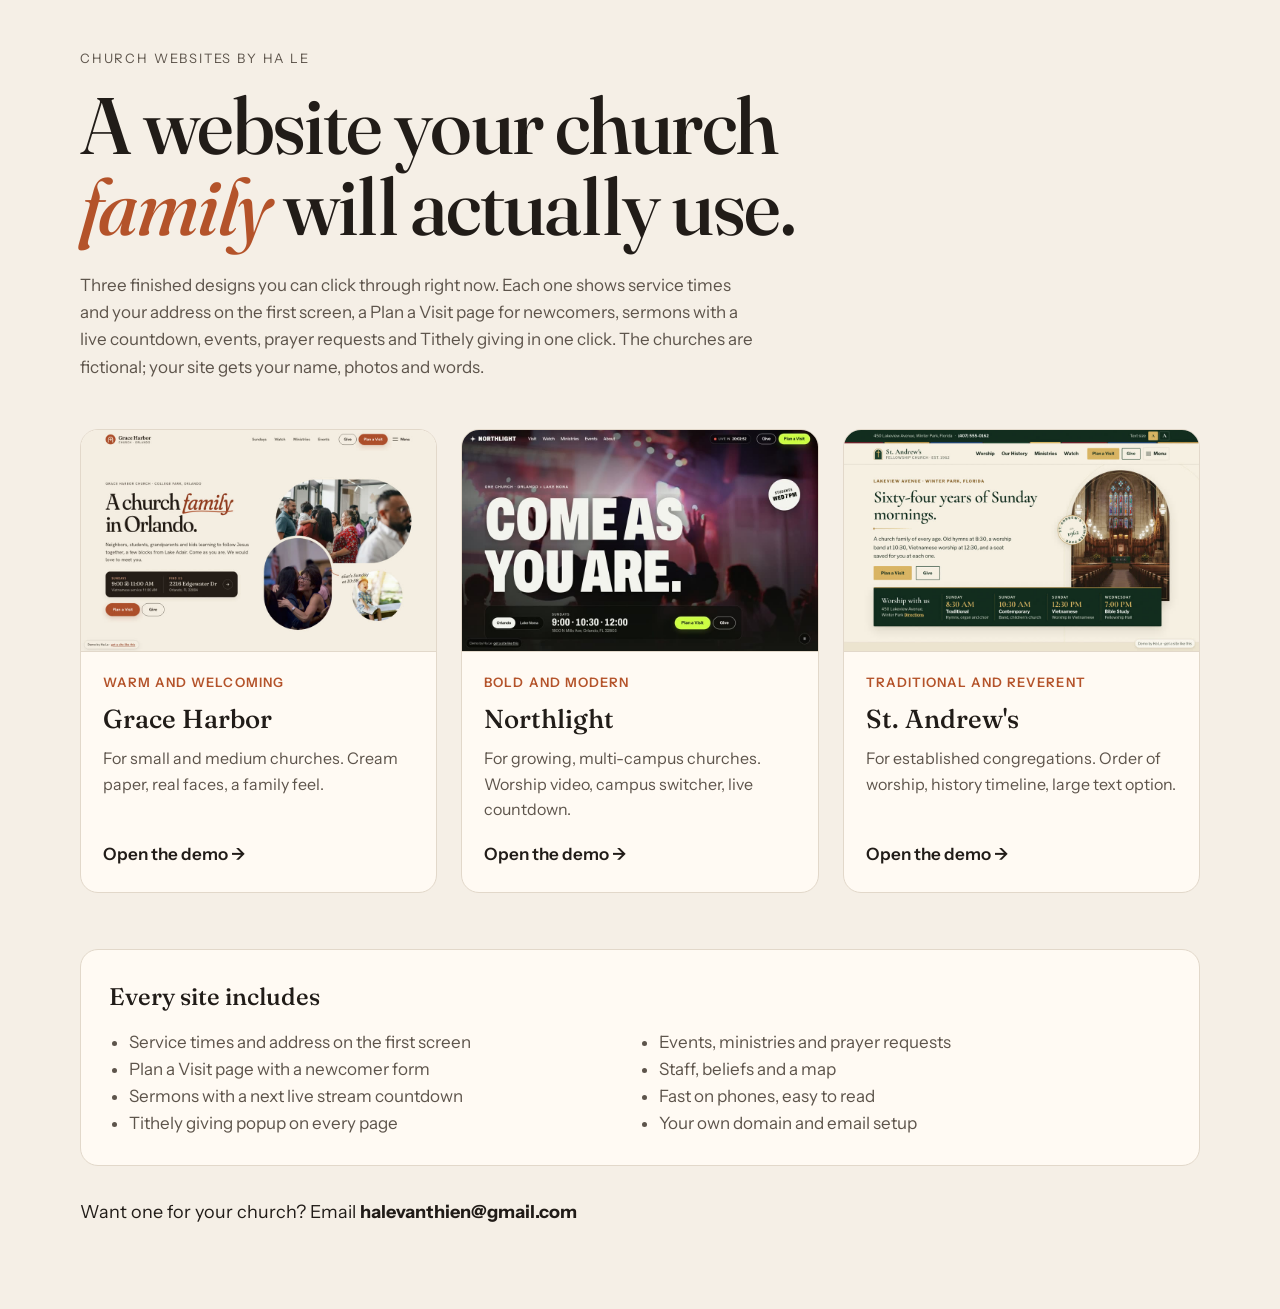
==== index.html @ aa2ea966 "Three church website demos" ====
<!doctype html>
<html lang="en">
<head>
<meta charset="utf-8">
<meta name="viewport" content="width=device-width, initial-scale=1, viewport-fit=cover">
<title>Church Website Designs by Ha Le</title>
<meta name="description" content="Three church website designs: warm, bold and traditional. Plan a Visit, sermons, events and Tithely giving built in.">
<link rel="preconnect" href="https://fonts.googleapis.com">
<link rel="preconnect" href="https://fonts.gstatic.com" crossorigin>
<link href="https://fonts.googleapis.com/css2?family=Fraunces:ital,opsz,wght@0,9..144,500;1,9..144,500&family=Instrument+Sans:wght@400;600&display=swap" rel="stylesheet">
<style>
:root{--bg:#f5efe6;--ink:#211c18;--muted:#5d544b;--line:#e2d8ca;--card:#fffaf3;--accent:#b4532a}
*{box-sizing:border-box}
body{margin:0;background:var(--bg);color:var(--ink);font:17px/1.6 "Instrument Sans",system-ui,sans-serif;padding:48px max(16px,env(safe-area-inset-left)) 64px max(16px,env(safe-area-inset-right))}
main{max-width:1120px;margin:0 auto}
.kicker{font-size:13px;letter-spacing:.14em;text-transform:uppercase;color:var(--muted);margin:0 0 16px}
h1{font-family:Fraunces,Georgia,serif;font-weight:500;font-size:clamp(40px,7vw,80px);line-height:1.02;letter-spacing:-.02em;margin:0 0 24px;text-wrap:balance}
h1 em{color:var(--accent)}
.lede{max-width:62ch;color:var(--muted);margin:0 0 48px}
.grid{display:grid;grid-template-columns:repeat(auto-fit,minmax(300px,1fr));gap:24px}
a.card{display:flex;flex-direction:column;background:var(--card);border:1px solid var(--line);border-radius:18px;overflow:hidden;color:inherit;text-decoration:none;transition:transform .18s ease-out,box-shadow .18s ease-out}
a.card:hover{transform:translateY(-4px);box-shadow:0 2px 4px rgba(0,0,0,.06),0 18px 40px rgba(60,40,20,.14)}
a.card:focus-visible{outline:3px solid var(--accent);outline-offset:3px}
.card img{width:100%;aspect-ratio:16/10;object-fit:cover;object-position:top;display:block;border-bottom:1px solid var(--line)}
.body{padding:20px 22px 24px;display:flex;flex-direction:column;gap:6px;flex:1}
.body h2{font-family:Fraunces,Georgia,serif;font-weight:500;font-size:26px;margin:0}
.tag{font-size:13px;letter-spacing:.08em;text-transform:uppercase;color:var(--accent);font-weight:600}
.body p{margin:0;color:var(--muted);font-size:16px}
.go{margin-top:auto;padding-top:12px;font-weight:600}
.includes{margin:56px 0 0;padding:28px;border:1px solid var(--line);border-radius:18px;background:var(--card)}
.includes h3{font-family:Fraunces,Georgia,serif;font-weight:500;font-size:24px;margin:0 0 12px}
.includes ul{margin:0;padding-left:20px;columns:2 260px;color:var(--muted)}
.contact{margin-top:32px;font-size:18px}
.contact b{user-select:all}
@media (prefers-reduced-motion:reduce){a.card{transition:none}a.card:hover{transform:none}}
</style>
</head>
<body>
<main>
<p class="kicker">Church websites by Ha Le</p>
<h1>A website your church <em>family</em> will actually use.</h1>
<p class="lede">Three finished designs you can click through right now. Each one shows service times and your address on the first screen, a Plan a Visit page for newcomers, sermons with a live countdown, events, prayer requests and Tithely giving in one click. The churches are fictional; your site gets your name, photos and words.</p>
<div class="grid">
  <a class="card" href="grace/"><img src="previews/grace.jpg" alt="Grace Harbor Church demo, warm cream design with photos of people hugging" loading="lazy"><div class="body"><span class="tag">Warm and welcoming</span><h2>Grace Harbor</h2><p>For small and medium churches. Cream paper, real faces, a family feel.</p><span class="go">Open the demo &rarr;</span></div></a>
  <a class="card" href="bold/"><img src="previews/bold.jpg" alt="Northlight Church demo, dark design with a worship video and huge headline" loading="lazy"><div class="body"><span class="tag">Bold and modern</span><h2>Northlight</h2><p>For growing, multi-campus churches. Worship video, campus switcher, live countdown.</p><span class="go">Open the demo &rarr;</span></div></a>
  <a class="card" href="heritage/"><img src="previews/heritage.jpg" alt="St. Andrew's Fellowship Church demo, green and gold traditional design with a sanctuary photo" loading="lazy"><div class="body"><span class="tag">Traditional and reverent</span><h2>St. Andrew's</h2><p>For established congregations. Order of worship, history timeline, large text option.</p><span class="go">Open the demo &rarr;</span></div></a>
</div>
<section class="includes">
<h3>Every site includes</h3>
<ul>
<li>Service times and address on the first screen</li>
<li>Plan a Visit page with a newcomer form</li>
<li>Sermons with a next live stream countdown</li>
<li>Tithely giving popup on every page</li>
<li>Events, ministries and prayer requests</li>
<li>Staff, beliefs and a map</li>
<li>Fast on phones, easy to read</li>
<li>Your own domain and email setup</li>
</ul>
</section>
<p class="contact">Want one for your church? Email <b>halevanthien@gmail.com</b></p>
</main>
</body>
</html>
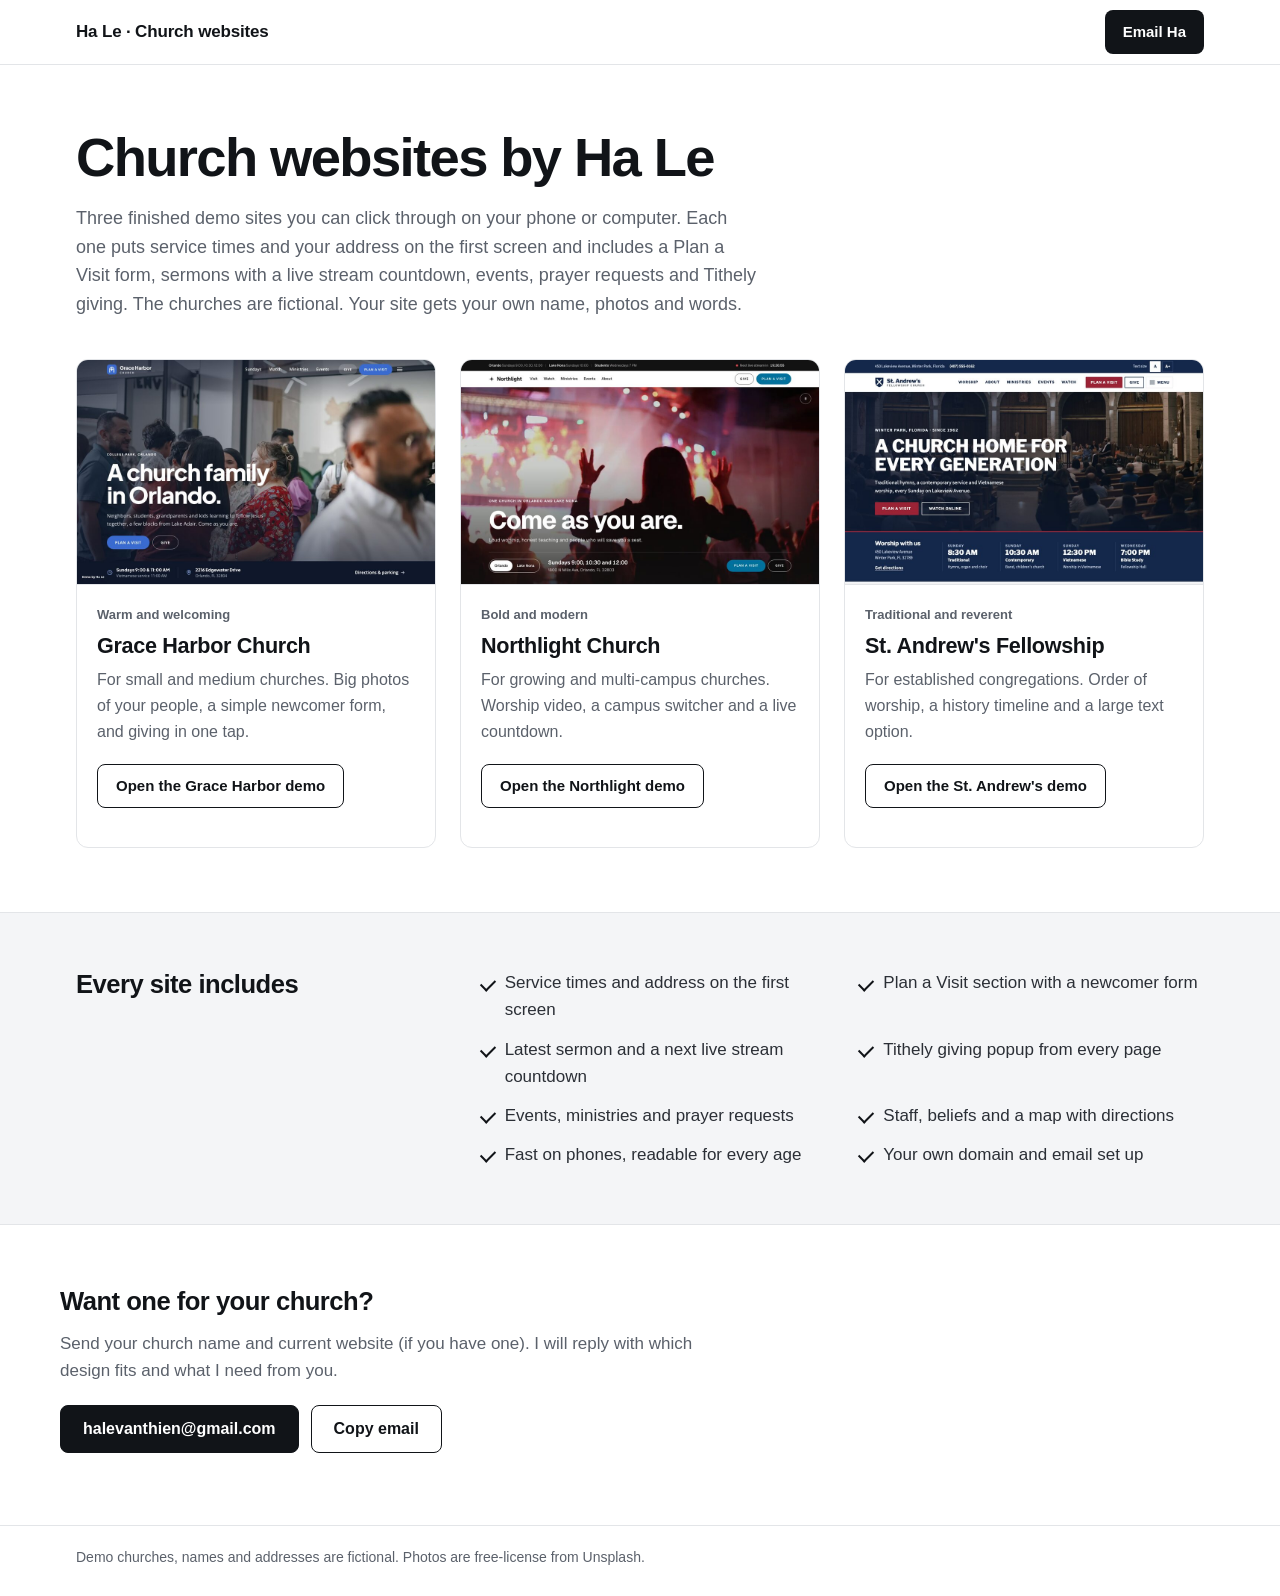
==== commit 15a9fce9: "Redesign church demos from real church sites; smoother UX" ====
--- a/index.html
+++ b/index.html
@@ -3,62 +3,149 @@
 <head>
 <meta charset="utf-8">
 <meta name="viewport" content="width=device-width, initial-scale=1, viewport-fit=cover">
-<title>Church Website Designs by Ha Le</title>
-<meta name="description" content="Three church website designs: warm, bold and traditional. Plan a Visit, sermons, events and Tithely giving built in.">
-<link rel="preconnect" href="https://fonts.googleapis.com">
-<link rel="preconnect" href="https://fonts.gstatic.com" crossorigin>
-<link href="https://fonts.googleapis.com/css2?family=Fraunces:ital,opsz,wght@0,9..144,500;1,9..144,500&family=Instrument+Sans:wght@400;600&display=swap" rel="stylesheet">
+<title>Church Websites by Ha Le</title>
+<meta name="description" content="Three church website designs you can click through: warm, bold and traditional. Service times on the first screen, Plan a Visit, sermons, events, prayer and Tithely giving built in.">
+<meta name="theme-color" content="#ffffff">
 <style>
-:root{--bg:#f5efe6;--ink:#211c18;--muted:#5d544b;--line:#e2d8ca;--card:#fffaf3;--accent:#b4532a}
-*{box-sizing:border-box}
-body{margin:0;background:var(--bg);color:var(--ink);font:17px/1.6 "Instrument Sans",system-ui,sans-serif;padding:48px max(16px,env(safe-area-inset-left)) 64px max(16px,env(safe-area-inset-right))}
-main{max-width:1120px;margin:0 auto}
-.kicker{font-size:13px;letter-spacing:.14em;text-transform:uppercase;color:var(--muted);margin:0 0 16px}
-h1{font-family:Fraunces,Georgia,serif;font-weight:500;font-size:clamp(40px,7vw,80px);line-height:1.02;letter-spacing:-.02em;margin:0 0 24px;text-wrap:balance}
-h1 em{color:var(--accent)}
-.lede{max-width:62ch;color:var(--muted);margin:0 0 48px}
-.grid{display:grid;grid-template-columns:repeat(auto-fit,minmax(300px,1fr));gap:24px}
-a.card{display:flex;flex-direction:column;background:var(--card);border:1px solid var(--line);border-radius:18px;overflow:hidden;color:inherit;text-decoration:none;transition:transform .18s ease-out,box-shadow .18s ease-out}
-a.card:hover{transform:translateY(-4px);box-shadow:0 2px 4px rgba(0,0,0,.06),0 18px 40px rgba(60,40,20,.14)}
-a.card:focus-visible{outline:3px solid var(--accent);outline-offset:3px}
-.card img{width:100%;aspect-ratio:16/10;object-fit:cover;object-position:top;display:block;border-bottom:1px solid var(--line)}
-.body{padding:20px 22px 24px;display:flex;flex-direction:column;gap:6px;flex:1}
-.body h2{font-family:Fraunces,Georgia,serif;font-weight:500;font-size:26px;margin:0}
-.tag{font-size:13px;letter-spacing:.08em;text-transform:uppercase;color:var(--accent);font-weight:600}
-.body p{margin:0;color:var(--muted);font-size:16px}
-.go{margin-top:auto;padding-top:12px;font-weight:600}
-.includes{margin:56px 0 0;padding:28px;border:1px solid var(--line);border-radius:18px;background:var(--card)}
-.includes h3{font-family:Fraunces,Georgia,serif;font-weight:500;font-size:24px;margin:0 0 12px}
-.includes ul{margin:0;padding-left:20px;columns:2 260px;color:var(--muted)}
-.contact{margin-top:32px;font-size:18px}
-.contact b{user-select:all}
-@media (prefers-reduced-motion:reduce){a.card{transition:none}a.card:hover{transform:none}}
+:root {
+  --bg: #ffffff; --soft: #f4f5f7; --line: #e3e5e8; --ink: #111418; --text: #2b2f36; --muted: #5b616b;
+  --font: -apple-system, BlinkMacSystemFont, "Segoe UI", Roboto, "Helvetica Neue", Arial, sans-serif;
+}
+* { box-sizing: border-box; }
+html { -webkit-text-size-adjust: 100%; }
+body { margin: 0; background: var(--bg); color: var(--text); font: 17px/1.6 var(--font); -webkit-font-smoothing: antialiased; }
+a { color: inherit; }
+img { display: block; max-width: 100%; height: auto; }
+:focus-visible { outline: 3px solid #2563eb; outline-offset: 3px; }
+.wrap { max-width: 1160px; margin: 0 auto; padding: 0 max(16px, env(safe-area-inset-left)); }
+header.top { border-bottom: 1px solid var(--line); }
+.top-in { display: flex; align-items: center; justify-content: space-between; gap: 16px; min-height: 64px; }
+.name { display: inline-flex; align-items: center; min-height: 44px; font-weight: 700; color: var(--ink); text-decoration: none; letter-spacing: -0.01em; }
+.top a.mail { display: inline-flex; align-items: center; min-height: 44px; padding: 0 18px; border-radius: 8px; background: var(--ink); color: #fff; text-decoration: none; font-weight: 600; font-size: 15px; }
+.top a.mail:hover { background: #2b2f36; }
+.intro { padding-top: 64px; padding-bottom: 40px; }
+.intro h1, .intro p { max-width: 760px; text-wrap: balance; }
+h1 { margin: 0 0 16px; color: var(--ink); font-size: clamp(2.2rem, 5vw, 3.4rem); line-height: 1.08; letter-spacing: -0.03em; font-weight: 750; }
+.intro p { margin: 0; color: var(--muted); font-size: 1.125rem; }
+.grid { display: grid; grid-template-columns: repeat(3, minmax(0, 1fr)); gap: 24px; padding-bottom: 64px; }
+.demo { display: flex; flex-direction: column; border: 1px solid var(--line); border-radius: 12px; overflow: hidden; background: #fff; transition: border-color .15s ease-out, box-shadow .15s ease-out; }
+.demo:hover { border-color: #c9cdd3; box-shadow: 0 6px 20px rgba(17,20,24,.08); }
+.shot { display: block; aspect-ratio: 16 / 10; background: var(--soft); border-bottom: 1px solid var(--line); }
+.shot img { width: 100%; height: 100%; object-fit: cover; object-position: top; }
+.body { display: flex; flex-direction: column; gap: 8px; padding: 20px 20px 22px; flex: 1; }
+.tag { margin: 0; font-size: 13px; font-weight: 600; color: var(--muted); }
+.body h2 { margin: 0; font-size: 1.35rem; line-height: 1.2; color: var(--ink); letter-spacing: -0.015em; }
+.body p.desc { margin: 0; color: var(--muted); font-size: 16px; }
+.open { margin-top: auto; padding-top: 12px; }
+.open a { display: inline-flex; align-items: center; gap: 8px; min-height: 44px; padding: 0 18px; border-radius: 8px; border: 1px solid var(--ink); color: var(--ink); text-decoration: none; font-weight: 600; font-size: 15px; transition: background-color .15s, color .15s; }
+.open a:hover { background: var(--ink); color: #fff; }
+.band { background: var(--soft); border-top: 1px solid var(--line); border-bottom: 1px solid var(--line); padding: 56px 0; }
+.band-in { display: grid; grid-template-columns: 1fr 2fr; gap: 40px; }
+.band h2 { margin: 0; font-size: 1.6rem; line-height: 1.2; color: var(--ink); letter-spacing: -0.02em; }
+.list { margin: 0; padding: 0; list-style: none; display: grid; grid-template-columns: 1fr 1fr; gap: 12px 32px; }
+.list li { padding-left: 26px; position: relative; }
+.list li::before { content: ""; position: absolute; left: 2px; top: .55em; width: 12px; height: 7px; border-left: 2px solid var(--ink); border-bottom: 2px solid var(--ink); transform: rotate(-45deg); }
+.contact { padding: 56px 0 72px; }
+.contact h2 { margin: 0 0 8px; font-size: 1.6rem; color: var(--ink); letter-spacing: -0.02em; }
+.contact p { margin: 0 0 20px; color: var(--muted); max-width: 40em; }
+.row { display: flex; gap: 12px; flex-wrap: wrap; align-items: center; }
+.btn { display: inline-flex; align-items: center; min-height: 48px; padding: 0 22px; border-radius: 8px; font: 600 16px var(--font); text-decoration: none; cursor: pointer; border: 1px solid var(--ink); }
+.btn-dark { background: var(--ink); color: #fff; }
+.btn-dark:hover { background: #2b2f36; }
+.btn-line { background: #fff; color: var(--ink); }
+.btn-line:hover { background: var(--soft); }
+footer { border-top: 1px solid var(--line); padding: 20px 0 28px; color: var(--muted); font-size: 14px; }
+@media (max-width: 960px) { .grid { grid-template-columns: 1fr 1fr; } .band-in { grid-template-columns: 1fr; gap: 20px; } }
+@media (max-width: 640px) {
+  .intro { padding-top: 40px; padding-bottom: 28px; }
+  .intro p { text-wrap: pretty; }
+  .grid { grid-template-columns: 1fr; gap: 16px; padding-bottom: 48px; }
+  .list { grid-template-columns: 1fr; }
+  .band, .contact { padding: 40px 0; }
+  .top a.mail { padding: 0 14px; }
+}
+@media (prefers-reduced-motion: reduce) { * { transition: none !important; } }
 </style>
 </head>
 <body>
+<header class="top">
+  <div class="wrap top-in">
+    <a class="name" href="./">Ha Le · Church websites</a>
+    <a class="mail" href="mailto:halevanthien@gmail.com">Email Ha</a>
+  </div>
+</header>
+
 <main>
-<p class="kicker">Church websites by Ha Le</p>
-<h1>A website your church <em>family</em> will actually use.</h1>
-<p class="lede">Three finished designs you can click through right now. Each one shows service times and your address on the first screen, a Plan a Visit page for newcomers, sermons with a live countdown, events, prayer requests and Tithely giving in one click. The churches are fictional; your site gets your name, photos and words.</p>
-<div class="grid">
-  <a class="card" href="grace/"><img src="previews/grace.jpg" alt="Grace Harbor Church demo, warm cream design with photos of people hugging" loading="lazy"><div class="body"><span class="tag">Warm and welcoming</span><h2>Grace Harbor</h2><p>For small and medium churches. Cream paper, real faces, a family feel.</p><span class="go">Open the demo &rarr;</span></div></a>
-  <a class="card" href="bold/"><img src="previews/bold.jpg" alt="Northlight Church demo, dark design with a worship video and huge headline" loading="lazy"><div class="body"><span class="tag">Bold and modern</span><h2>Northlight</h2><p>For growing, multi-campus churches. Worship video, campus switcher, live countdown.</p><span class="go">Open the demo &rarr;</span></div></a>
-  <a class="card" href="heritage/"><img src="previews/heritage.jpg" alt="St. Andrew's Fellowship Church demo, green and gold traditional design with a sanctuary photo" loading="lazy"><div class="body"><span class="tag">Traditional and reverent</span><h2>St. Andrew's</h2><p>For established congregations. Order of worship, history timeline, large text option.</p><span class="go">Open the demo &rarr;</span></div></a>
-</div>
-<section class="includes">
-<h3>Every site includes</h3>
-<ul>
-<li>Service times and address on the first screen</li>
-<li>Plan a Visit page with a newcomer form</li>
-<li>Sermons with a next live stream countdown</li>
-<li>Tithely giving popup on every page</li>
-<li>Events, ministries and prayer requests</li>
-<li>Staff, beliefs and a map</li>
-<li>Fast on phones, easy to read</li>
-<li>Your own domain and email setup</li>
-</ul>
-</section>
-<p class="contact">Want one for your church? Email <b>halevanthien@gmail.com</b></p>
+  <section class="wrap intro">
+    <h1>Church websites by Ha Le</h1>
+    <p>Three finished demo sites you can click through on your phone or computer. Each one puts service times and your address on the first screen and includes a Plan a Visit form, sermons with a live stream countdown, events, prayer requests and Tithely giving. The churches are fictional. Your site gets your own name, photos and words.</p>
+  </section>
+
+  <section class="wrap grid" aria-label="Demo sites">
+    <article class="demo">
+      <a class="shot" href="grace/" tabindex="-1" aria-hidden="true"><img src="previews/grace.jpg" width="960" height="600" alt="" loading="lazy"></a>
+      <div class="body">
+        <p class="tag">Warm and welcoming</p>
+        <h2>Grace Harbor Church</h2>
+        <p class="desc">For small and medium churches. Big photos of your people, a simple newcomer form, and giving in one tap.</p>
+        <p class="open"><a href="grace/">Open the Grace Harbor demo</a></p>
+      </div>
+    </article>
+    <article class="demo">
+      <a class="shot" href="bold/" tabindex="-1" aria-hidden="true"><img src="previews/bold.jpg" width="960" height="600" alt="" loading="lazy"></a>
+      <div class="body">
+        <p class="tag">Bold and modern</p>
+        <h2>Northlight Church</h2>
+        <p class="desc">For growing and multi-campus churches. Worship video, a campus switcher and a live countdown.</p>
+        <p class="open"><a href="bold/">Open the Northlight demo</a></p>
+      </div>
+    </article>
+    <article class="demo">
+      <a class="shot" href="heritage/" tabindex="-1" aria-hidden="true"><img src="previews/heritage.jpg" width="960" height="600" alt="" loading="lazy"></a>
+      <div class="body">
+        <p class="tag">Traditional and reverent</p>
+        <h2>St. Andrew's Fellowship</h2>
+        <p class="desc">For established congregations. Order of worship, a history timeline and a large text option.</p>
+        <p class="open"><a href="heritage/">Open the St. Andrew's demo</a></p>
+      </div>
+    </article>
+  </section>
+
+  <section class="band" aria-labelledby="inc-title">
+    <div class="wrap band-in">
+      <h2 id="inc-title">Every site includes</h2>
+      <ul class="list">
+        <li>Service times and address on the first screen</li>
+        <li>Plan a Visit section with a newcomer form</li>
+        <li>Latest sermon and a next live stream countdown</li>
+        <li>Tithely giving popup from every page</li>
+        <li>Events, ministries and prayer requests</li>
+        <li>Staff, beliefs and a map with directions</li>
+        <li>Fast on phones, readable for every age</li>
+        <li>Your own domain and email set up</li>
+      </ul>
+    </div>
+  </section>
+
+  <section class="wrap contact" aria-labelledby="contact-title">
+    <h2 id="contact-title">Want one for your church?</h2>
+    <p>Send your church name and current website (if you have one). I will reply with which design fits and what I need from you.</p>
+    <div class="row">
+      <a class="btn btn-dark" href="mailto:halevanthien@gmail.com">halevanthien@gmail.com</a>
+      <button class="btn btn-line" type="button" id="copy">Copy email</button>
+    </div>
+  </section>
 </main>
+
+<footer>
+  <div class="wrap">Demo churches, names and addresses are fictional. Photos are free-license from Unsplash.</div>
+</footer>
+<script>
+document.getElementById('copy').addEventListener('click', function () {
+  var b = this, done = function (t) { b.textContent = t; setTimeout(function () { b.textContent = 'Copy email'; }, 1600); };
+  if (navigator.clipboard) navigator.clipboard.writeText('halevanthien@gmail.com').then(function () { done('Copied'); }, function () { done('halevanthien@gmail.com'); });
+  else done('halevanthien@gmail.com');
+});
+</script>
 </body>
 </html>
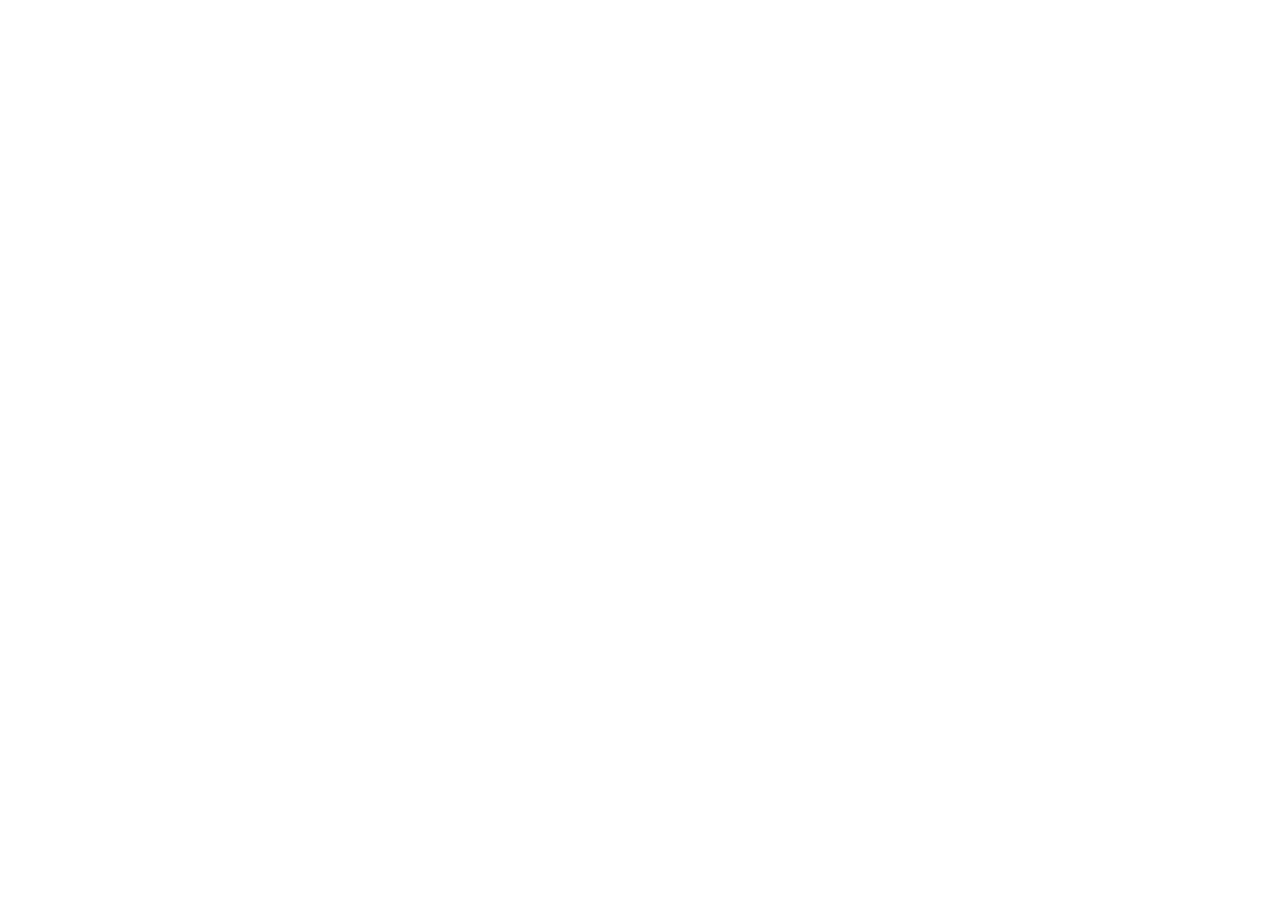
==== commit c6e39a57: "Redirect to onemoretales.com/churches" ====
--- a/index.html
+++ b/index.html
@@ -1,151 +1 @@
-<!doctype html>
-<html lang="en">
-<head>
-<meta charset="utf-8">
-<meta name="viewport" content="width=device-width, initial-scale=1, viewport-fit=cover">
-<title>Church Websites by Ha Le</title>
-<meta name="description" content="Three church website designs you can click through: warm, bold and traditional. Service times on the first screen, Plan a Visit, sermons, events, prayer and Tithely giving built in.">
-<meta name="theme-color" content="#ffffff">
-<style>
-:root {
-  --bg: #ffffff; --soft: #f4f5f7; --line: #e3e5e8; --ink: #111418; --text: #2b2f36; --muted: #5b616b;
-  --font: -apple-system, BlinkMacSystemFont, "Segoe UI", Roboto, "Helvetica Neue", Arial, sans-serif;
-}
-* { box-sizing: border-box; }
-html { -webkit-text-size-adjust: 100%; }
-body { margin: 0; background: var(--bg); color: var(--text); font: 17px/1.6 var(--font); -webkit-font-smoothing: antialiased; }
-a { color: inherit; }
-img { display: block; max-width: 100%; height: auto; }
-:focus-visible { outline: 3px solid #2563eb; outline-offset: 3px; }
-.wrap { max-width: 1160px; margin: 0 auto; padding: 0 max(16px, env(safe-area-inset-left)); }
-header.top { border-bottom: 1px solid var(--line); }
-.top-in { display: flex; align-items: center; justify-content: space-between; gap: 16px; min-height: 64px; }
-.name { display: inline-flex; align-items: center; min-height: 44px; font-weight: 700; color: var(--ink); text-decoration: none; letter-spacing: -0.01em; }
-.top a.mail { display: inline-flex; align-items: center; min-height: 44px; padding: 0 18px; border-radius: 8px; background: var(--ink); color: #fff; text-decoration: none; font-weight: 600; font-size: 15px; }
-.top a.mail:hover { background: #2b2f36; }
-.intro { padding-top: 64px; padding-bottom: 40px; }
-.intro h1, .intro p { max-width: 760px; text-wrap: balance; }
-h1 { margin: 0 0 16px; color: var(--ink); font-size: clamp(2.2rem, 5vw, 3.4rem); line-height: 1.08; letter-spacing: -0.03em; font-weight: 750; }
-.intro p { margin: 0; color: var(--muted); font-size: 1.125rem; }
-.grid { display: grid; grid-template-columns: repeat(3, minmax(0, 1fr)); gap: 24px; padding-bottom: 64px; }
-.demo { display: flex; flex-direction: column; border: 1px solid var(--line); border-radius: 12px; overflow: hidden; background: #fff; transition: border-color .15s ease-out, box-shadow .15s ease-out; }
-.demo:hover { border-color: #c9cdd3; box-shadow: 0 6px 20px rgba(17,20,24,.08); }
-.shot { display: block; aspect-ratio: 16 / 10; background: var(--soft); border-bottom: 1px solid var(--line); }
-.shot img { width: 100%; height: 100%; object-fit: cover; object-position: top; }
-.body { display: flex; flex-direction: column; gap: 8px; padding: 20px 20px 22px; flex: 1; }
-.tag { margin: 0; font-size: 13px; font-weight: 600; color: var(--muted); }
-.body h2 { margin: 0; font-size: 1.35rem; line-height: 1.2; color: var(--ink); letter-spacing: -0.015em; }
-.body p.desc { margin: 0; color: var(--muted); font-size: 16px; }
-.open { margin-top: auto; padding-top: 12px; }
-.open a { display: inline-flex; align-items: center; gap: 8px; min-height: 44px; padding: 0 18px; border-radius: 8px; border: 1px solid var(--ink); color: var(--ink); text-decoration: none; font-weight: 600; font-size: 15px; transition: background-color .15s, color .15s; }
-.open a:hover { background: var(--ink); color: #fff; }
-.band { background: var(--soft); border-top: 1px solid var(--line); border-bottom: 1px solid var(--line); padding: 56px 0; }
-.band-in { display: grid; grid-template-columns: 1fr 2fr; gap: 40px; }
-.band h2 { margin: 0; font-size: 1.6rem; line-height: 1.2; color: var(--ink); letter-spacing: -0.02em; }
-.list { margin: 0; padding: 0; list-style: none; display: grid; grid-template-columns: 1fr 1fr; gap: 12px 32px; }
-.list li { padding-left: 26px; position: relative; }
-.list li::before { content: ""; position: absolute; left: 2px; top: .55em; width: 12px; height: 7px; border-left: 2px solid var(--ink); border-bottom: 2px solid var(--ink); transform: rotate(-45deg); }
-.contact { padding: 56px 0 72px; }
-.contact h2 { margin: 0 0 8px; font-size: 1.6rem; color: var(--ink); letter-spacing: -0.02em; }
-.contact p { margin: 0 0 20px; color: var(--muted); max-width: 40em; }
-.row { display: flex; gap: 12px; flex-wrap: wrap; align-items: center; }
-.btn { display: inline-flex; align-items: center; min-height: 48px; padding: 0 22px; border-radius: 8px; font: 600 16px var(--font); text-decoration: none; cursor: pointer; border: 1px solid var(--ink); }
-.btn-dark { background: var(--ink); color: #fff; }
-.btn-dark:hover { background: #2b2f36; }
-.btn-line { background: #fff; color: var(--ink); }
-.btn-line:hover { background: var(--soft); }
-footer { border-top: 1px solid var(--line); padding: 20px 0 28px; color: var(--muted); font-size: 14px; }
-@media (max-width: 960px) { .grid { grid-template-columns: 1fr 1fr; } .band-in { grid-template-columns: 1fr; gap: 20px; } }
-@media (max-width: 640px) {
-  .intro { padding-top: 40px; padding-bottom: 28px; }
-  .intro p { text-wrap: pretty; }
-  .grid { grid-template-columns: 1fr; gap: 16px; padding-bottom: 48px; }
-  .list { grid-template-columns: 1fr; }
-  .band, .contact { padding: 40px 0; }
-  .top a.mail { padding: 0 14px; }
-}
-@media (prefers-reduced-motion: reduce) { * { transition: none !important; } }
-</style>
-</head>
-<body>
-<header class="top">
-  <div class="wrap top-in">
-    <a class="name" href="./">Ha Le · Church websites</a>
-    <a class="mail" href="mailto:halevanthien@gmail.com">Email Ha</a>
-  </div>
-</header>
-
-<main>
-  <section class="wrap intro">
-    <h1>Church websites by Ha Le</h1>
-    <p>Three finished demo sites you can click through on your phone or computer. Each one puts service times and your address on the first screen and includes a Plan a Visit form, sermons with a live stream countdown, events, prayer requests and Tithely giving. The churches are fictional. Your site gets your own name, photos and words.</p>
-  </section>
-
-  <section class="wrap grid" aria-label="Demo sites">
-    <article class="demo">
-      <a class="shot" href="grace/" tabindex="-1" aria-hidden="true"><img src="previews/grace.jpg" width="960" height="600" alt="" loading="lazy"></a>
-      <div class="body">
-        <p class="tag">Warm and welcoming</p>
-        <h2>Grace Harbor Church</h2>
-        <p class="desc">For small and medium churches. Big photos of your people, a simple newcomer form, and giving in one tap.</p>
-        <p class="open"><a href="grace/">Open the Grace Harbor demo</a></p>
-      </div>
-    </article>
-    <article class="demo">
-      <a class="shot" href="bold/" tabindex="-1" aria-hidden="true"><img src="previews/bold.jpg" width="960" height="600" alt="" loading="lazy"></a>
-      <div class="body">
-        <p class="tag">Bold and modern</p>
-        <h2>Northlight Church</h2>
-        <p class="desc">For growing and multi-campus churches. Worship video, a campus switcher and a live countdown.</p>
-        <p class="open"><a href="bold/">Open the Northlight demo</a></p>
-      </div>
-    </article>
-    <article class="demo">
-      <a class="shot" href="heritage/" tabindex="-1" aria-hidden="true"><img src="previews/heritage.jpg" width="960" height="600" alt="" loading="lazy"></a>
-      <div class="body">
-        <p class="tag">Traditional and reverent</p>
-        <h2>St. Andrew's Fellowship</h2>
-        <p class="desc">For established congregations. Order of worship, a history timeline and a large text option.</p>
-        <p class="open"><a href="heritage/">Open the St. Andrew's demo</a></p>
-      </div>
-    </article>
-  </section>
-
-  <section class="band" aria-labelledby="inc-title">
-    <div class="wrap band-in">
-      <h2 id="inc-title">Every site includes</h2>
-      <ul class="list">
-        <li>Service times and address on the first screen</li>
-        <li>Plan a Visit section with a newcomer form</li>
-        <li>Latest sermon and a next live stream countdown</li>
-        <li>Tithely giving popup from every page</li>
-        <li>Events, ministries and prayer requests</li>
-        <li>Staff, beliefs and a map with directions</li>
-        <li>Fast on phones, readable for every age</li>
-        <li>Your own domain and email set up</li>
-      </ul>
-    </div>
-  </section>
-
-  <section class="wrap contact" aria-labelledby="contact-title">
-    <h2 id="contact-title">Want one for your church?</h2>
-    <p>Send your church name and current website (if you have one). I will reply with which design fits and what I need from you.</p>
-    <div class="row">
-      <a class="btn btn-dark" href="mailto:halevanthien@gmail.com">halevanthien@gmail.com</a>
-      <button class="btn btn-line" type="button" id="copy">Copy email</button>
-    </div>
-  </section>
-</main>
-
-<footer>
-  <div class="wrap">Demo churches, names and addresses are fictional. Photos are free-license from Unsplash.</div>
-</footer>
-<script>
-document.getElementById('copy').addEventListener('click', function () {
-  var b = this, done = function (t) { b.textContent = t; setTimeout(function () { b.textContent = 'Copy email'; }, 1600); };
-  if (navigator.clipboard) navigator.clipboard.writeText('halevanthien@gmail.com').then(function () { done('Copied'); }, function () { done('halevanthien@gmail.com'); });
-  else done('halevanthien@gmail.com');
-});
-</script>
-</body>
-</html>
+<!doctype html><html lang="en"><head><meta charset="utf-8"><title>Moved to onemoretales.com</title><link rel="canonical" href="https://onemoretales.com/churches/"><meta http-equiv="refresh" content="0; url=https://onemoretales.com/churches/"><meta name="robots" content="noindex"></head><body><p>This page moved to <a href="https://onemoretales.com/churches/">onemoretales.com/churches/</a>.</p><script>location.replace('https://onemoretales.com/churches/'+location.hash)</script></body></html>
